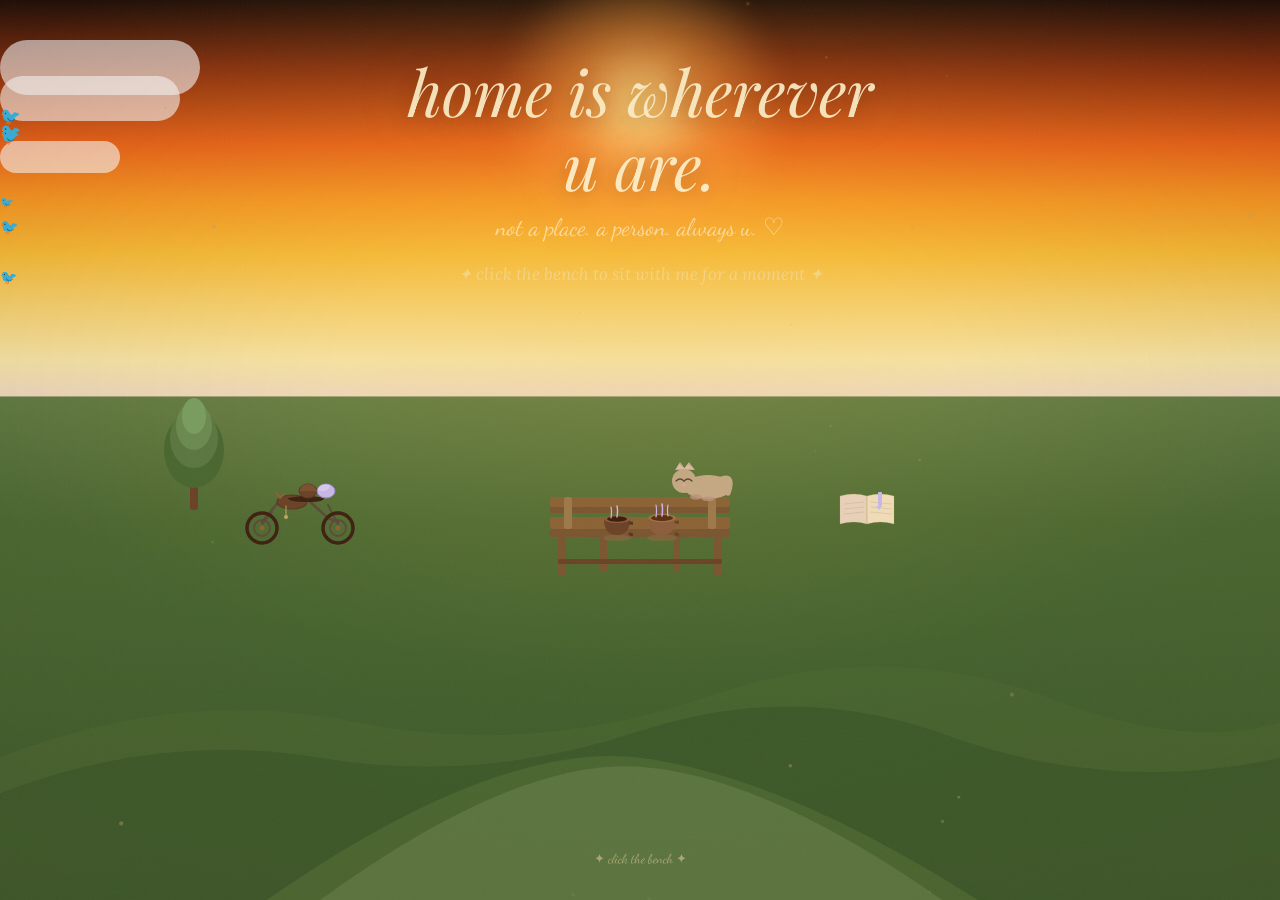
==== page10.html @ 3d8a28ef "Add files via upload" ====
<!DOCTYPE html>
<html lang="en">
<head>
<meta charset="UTF-8">
<meta name="viewport" content="width=device-width, initial-scale=1.0">
<title>home ♡</title>
<link rel="preconnect" href="https://fonts.googleapis.com">
<link href="https://fonts.googleapis.com/css2?family=Playfair+Display:ital,wght@0,400;0,600;0,700;1,400&family=Crimson+Pro:ital,wght@0,300;0,400;0,600;1,300;1,400&family=Lora:ital,wght@0,400;0,500;1,400&family=Dancing+Script:wght@400;500;600;700&display=swap" rel="stylesheet">
<link rel="stylesheet" href="css/global.css">
<style>
body { overflow: hidden; background: #1A0A04; }

/* ── SUNRISE HILLTOP ────────────────────────────────────── */
.home-scene {
  position: fixed; inset: 0;
  overflow: hidden;
  background: linear-gradient(180deg,
    #1A0A04 0%,
    #8B2E0A 8%,
    #E85E14 16%,
    #F5921E 22%,
    #F5B832 28%,
    #F5D06E 34%,
    #F5E4A8 40%,
    #EDD8C0 44%,
    #5C7840 44.1%,
    #4A6830 58%,
    #3A5828 100%
  );
}

/* Sunrise glow */
.home-scene::before {
  content: ''; position: absolute;
  width: 300px; height: 300px; border-radius: 50%;
  background: radial-gradient(circle, rgba(255,230,140,0.9) 0%, rgba(255,160,60,0.5) 35%, transparent 70%);
  top: -80px; left: 50%; transform: translateX(-50%);
  filter: blur(12px); pointer-events: none; z-index: 1;
  animation: sun-rise 8s ease forwards;
}
@keyframes sun-rise {
  from { top: -80px; opacity: 0.3; }
  to   { top: -40px; opacity: 1; }
}

/* Warm atmosphere overlay */
.home-scene::after {
  content: ''; position: absolute; inset: 0; z-index: 1;
  background: radial-gradient(ellipse 90% 70% at 50% 30%, rgba(255,200,80,0.18) 0%, transparent 65%);
  pointer-events: none;
}

/* ── HILLS SILHOUETTE ───────────────────────────────────── */
.hills { position: absolute; bottom: 0; inset: auto 0 0; z-index: 3; pointer-events: none; }

/* ── TREE (single, on the left) ────────────────────────── */
.home-tree { position: absolute; z-index: 8; pointer-events: none; }

/* ── WOODEN BENCH ───────────────────────────────────────── */
.bench-wrap {
  position: absolute; bottom: 40%; left: 50%;
  transform: translateX(-50%) translateY(50%);
  z-index: 10; cursor: none;
}

/* ── TWO COFFEE MUGS ────────────────────────────────────── */
.mugs-wrap {
  position: absolute; bottom: 41.5%; left: 50%;
  transform: translateX(-50%) translateY(50%);
  z-index: 11; display: flex; gap: 12px; align-items: flex-end;
}

/* ── OPEN BOOK ──────────────────────────────────────────── */
.book-wrap { position: absolute; z-index: 11; cursor: none; }

/* ── MOTORCYCLE ──────────────────────────────────────────── */
.home-moto { position: absolute; z-index: 9; }

/* ── SLEEPING CAT ───────────────────────────────────────── */
.home-cat {
  position: absolute; z-index: 12; cursor: none;
  animation: cat-breathe 4s ease-in-out infinite;
}
.home-cat.awake { animation: none; }

/* ── BIRDS ───────────────────────────────────────────────── */
.home-bird {
  position: absolute; pointer-events: none; z-index: 5;
  animation: bird-fly-home var(--dur,20s) linear var(--delay,0s) infinite;
}
@keyframes bird-fly-home {
  from { transform: translateX(-100px); opacity: 0; }
  5%   { opacity: 0.6; }
  95%  { opacity: 0.5; }
  to   { transform: translateX(110vw); opacity: 0; }
}

/* Clouds */
.home-cloud {
  position: absolute; border-radius: 50px;
  background: rgba(255,255,255,0.6);
  pointer-events: none; z-index: 4;
  animation: home-cloud-drift var(--dur,35s) linear var(--delay,0s) infinite;
}
@keyframes home-cloud-drift {
  from { transform: translateX(-120%); }
  to   { transform: translateX(120vw); }
}

/* ── THE FINAL MESSAGE ──────────────────────────────────── */
.final-message {
  position: absolute; top: 6%; left: 50%;
  transform: translateX(-50%);
  width: min(92vw, 700px);
  text-align: center; z-index: 20;
  pointer-events: none;
}

.fm-line1 {
  font-family: var(--font-display);
  font-size: clamp(26px,5.5vw,64px);
  color: rgba(255,240,200,0.95);
  font-style: italic; line-height: 1.15;
  text-shadow: 0 2px 20px rgba(107,44,10,0.4), 0 0 60px rgba(232,160,48,0.25);
  opacity: 0; animation: slide-up 1.2s var(--ease-spring) 0.8s forwards;
}
.fm-sub {
  font-family: var(--font-hand);
  font-size: clamp(15px,2.2vw,24px);
  color: rgba(255,230,180,0.8);
  margin-top: 8px; line-height: 1.6;
  opacity: 0; animation: fade-in 1s ease 2.2s forwards;
}
.fm-small {
  font-family: var(--font-sub); font-style: italic;
  font-size: clamp(13px,1.5vw,17px);
  color: rgba(245,220,160,0.65);
  margin-top: 10px;
  opacity: 0; animation: fade-in 0.8s ease 3.2s forwards;
}

/* ── BENCH CLICK AREA ───────────────────────────────────── */
.bench-click {
  position: absolute; bottom: 38%; left: 50%;
  transform: translateX(-50%) translateY(50%);
  width: 220px; height: 80px; z-index: 25; cursor: none;
  opacity: 0;
}

/* ── FINAL MESSAGE CARD (appears on bench click) ─────── */
.final-card {
  position: fixed; top: 50%; left: 50%;
  transform: translate(-50%, -50%);
  width: min(90vw, 560px);
  z-index: 100;
  opacity: 0; pointer-events: none;
  transition: opacity 0.6s ease;
}
.final-card.show { opacity: 1; pointer-events: auto; }

.fc-paper {
  background: linear-gradient(160deg, #FAF3E0, #F5EDD8);
  border: 1px solid rgba(196,168,98,0.5);
  border-radius: 8px;
  padding: clamp(24px,4vw,44px) clamp(24px,4vw,48px);
  box-shadow: 0 20px 80px rgba(0,0,0,0.5), 0 4px 16px rgba(0,0,0,0.3);
  text-align: center; position: relative;
  font-family: var(--font-body); color: var(--text-dark);
  max-height: 80vh; overflow-y: auto;
}
.fc-heading {
  font-family: var(--font-display); font-size: clamp(22px,3vw,32px);
  color: var(--coffee); font-style: italic; margin-bottom: 20px;
}
.fc-placeholder {
  background: rgba(255,249,220,0.8);
  border: 1.5px dashed var(--gold); border-radius: 4px;
  padding: 20px; font-family: var(--font-hand); font-size: 13px;
  color: var(--gold-dark); min-height: 100px;
  display: flex; flex-direction: column; gap: 8px;
  align-items: center; justify-content: center; line-height: 1.8;
  position: relative; z-index: 2;
}
.fc-placeholder .label {
  font-family: var(--font-sub); font-size: 9px;
  letter-spacing: 1.5px; text-transform: uppercase; opacity: 0.65;
}
.fc-close {
  position: absolute; top: 12px; right: 14px;
  background: none; border: none; cursor: none;
  font-size: 18px; color: var(--text-muted); z-index: 50;
  transition: color 0.2s;
}
.fc-close:hover { color: var(--coffee); }
.fc-footer {
  margin-top: 20px; padding-top: 16px;
  border-top: 1px dashed rgba(196,168,98,0.3);
  font-family: var(--font-hand); font-size: clamp(14px,1.8vw,18px);
  color: var(--coffee); line-height: 1.8; position: relative; z-index: 2;
}

/* Hint text at bottom */
.bench-hint {
  position: fixed; bottom: 28px; left: 50%; transform: translateX(-50%);
  font-family: var(--font-hand); font-size: 13px;
  color: rgba(255,230,180,0.5); text-align: center;
  z-index: 50; pointer-events: none;
  opacity: 0; animation: fade-in 0.8s ease 4s forwards;
}

/* Scrollbar */
.fc-paper::-webkit-scrollbar { width: 3px; }
.fc-paper::-webkit-scrollbar-thumb { background: var(--gold); border-radius: 3px; }
</style>
</head>
<body>
<div id="page-transition"></div>
<canvas id="dust-canvas"></canvas>

<div class="home-scene" id="home-scene">

  <!-- Hills SVG -->
  <div class="hills">
    <svg viewBox="0 0 1440 360" xmlns="http://www.w3.org/2000/svg" preserveAspectRatio="none" style="width:100%;height:100%;display:block;">
      <!-- Back hills (lighter) -->
      <path d="M0,200 Q200,120 400,160 Q600,200 800,130 Q1000,60 1200,140 Q1340,190 1440,160 L1440,360 L0,360 Z" fill="#4A6830" opacity="0.6"/>
      <!-- Mid hills -->
      <path d="M0,240 Q180,170 360,200 Q540,230 720,170 Q900,110 1080,180 Q1260,240 1440,200 L1440,360 L0,360 Z" fill="#3A5828" opacity="0.8"/>
      <!-- Main hill (our hill) -->
      <path d="M300,360 Q560,180 720,200 Q880,220 1100,360 Z" fill="#4A6830"/>
      <path d="M360,360 Q580,200 720,210 Q860,220 1060,360 Z" fill="#5C7840"/>
    </svg>
  </div>

  <!-- Single tree left -->
  <div class="home-tree" style="left:12%;bottom:42%;">
    <svg width="80" height="130" viewBox="0 0 80 130" fill="none">
      <rect x="36" y="88" width="8" height="42" rx="3" fill="#6B4226"/>
      <ellipse cx="40" cy="70" rx="30" ry="38" fill="#4A6830"/>
      <ellipse cx="40" cy="58" rx="24" ry="30" fill="#5C7840"/>
      <ellipse cx="40" cy="46" rx="18" ry="24" fill="#6B8B50"/>
      <ellipse cx="40" cy="36" rx="12" ry="18" fill="#7A9E60"/>
    </svg>
  </div>

  <!-- Motorcycle parked by tree -->
  <div class="home-moto" style="left:18%;bottom:38%;" onclick="motoHomeClick(event)">
    <svg width="130" height="66" viewBox="0 0 130 66" fill="none">
      <path d="M32,42 L50,20 L78,20 L98,38 L108,42" stroke="#5C4A38" stroke-width="2.5" fill="none" stroke-linecap="round" stroke-linejoin="round"/>
      <ellipse cx="62" cy="22" rx="15" ry="7" fill="#6B4226" stroke="#5A3820" stroke-width="1.2"/>
      <path d="M58,18 Q78,14 94,18 Q94,22 78,22 Q58,22 58,18Z" fill="#3D2010"/>
      <path d="M50,18 L46,12 M50,18 L54,14" stroke="#8B6234" stroke-width="1.8" stroke-linecap="round"/>
      <line x1="98" y1="25" x2="108" y2="44" stroke="#5C4A38" stroke-width="2" stroke-linecap="round"/>
      <line x1="42" y1="32" x2="32" y2="44" stroke="#5C4A38" stroke-width="2" stroke-linecap="round"/>
      <circle cx="32" cy="48" r="15" fill="none" stroke="#3D2010" stroke-width="3.5"/>
      <circle cx="32" cy="48" r="8"  fill="none" stroke="#5C4A38" stroke-width="1.8"/>
      <circle cx="32" cy="48" r="2.5" fill="#8B6234"/>
      <circle cx="108" cy="48" r="15" fill="none" stroke="#3D2010" stroke-width="3.5"/>
      <circle cx="108" cy="48" r="8"  fill="none" stroke="#5C4A38" stroke-width="1.8"/>
      <circle cx="108" cy="48" r="2.5" fill="#8B6234"/>
      <!-- His helmet -->
      <ellipse cx="78" cy="11" rx="9" ry="7"  fill="#6B4226" stroke="#5A3820" stroke-width="1"/>
      <path d="M70,11 Q70,4 78,4 Q86,4 86,11" fill="#8B5E3C" opacity="0.5"/>
      <!-- Her helmet (lavender) -->
      <ellipse cx="96" cy="11" rx="9" ry="7"  fill="#C9B8E8" stroke="#9B85C9" stroke-width="1"/>
      <path d="M88,11 Q88,4 96,4 Q104,4 96,11" fill="#E4DAF5" opacity="0.5"/>
      <!-- Key swinging -->
      <line x1="56" y1="26" x2="56" y2="35" stroke="#C4A862" stroke-width="1" stroke-linecap="round" style="animation:lavender-sway 2.5s ease-in-out infinite;transform-origin:56px 26px;"/>
      <circle cx="56" cy="37" r="2" fill="#C4A862"/>
    </svg>
  </div>

  <!-- Bench with two mugs -->
  <div class="bench-wrap" id="bench" onclick="benchClick(event)">
    <svg width="200" height="90" viewBox="0 0 200 90" fill="none">
      <!-- Bench seat planks -->
      <rect x="10" y="28" width="180" height="12" rx="3" fill="#8B6234"/>
      <rect x="10" y="40" width="180" height="8"  rx="2" fill="#7A5530"/>
      <!-- Back rest -->
      <rect x="10" y="8"  width="180" height="10" rx="3" fill="#8B6234"/>
      <rect x="10" y="18" width="180" height="6"  rx="2" fill="#7A5530"/>
      <!-- Vertical supports (back) -->
      <rect x="24" y="8" width="8" height="32" rx="2" fill="#9E7848"/>
      <rect x="168" y="8" width="8" height="32" rx="2" fill="#9E7848"/>
      <!-- Legs -->
      <rect x="18"  y="48" width="8" height="38" rx="2" fill="#7A5530"/>
      <rect x="174" y="48" width="8" height="38" rx="2" fill="#7A5530"/>
      <rect x="60"  y="48" width="7" height="35" rx="2" fill="#7A5530"/>
      <rect x="133" y="48" width="7" height="35" rx="2" fill="#7A5530"/>
      <!-- Cross bar -->
      <rect x="18" y="70" width="164" height="5" rx="2" fill="#6B4226"/>
    </svg>
  </div>

  <!-- Two steaming mugs on bench -->
  <div class="mugs-wrap">
    <!-- His mug -->
    <div onclick="mugHomeClick(event,'his')">
      <svg width="32" height="38" viewBox="0 0 32 38" fill="none">
        <ellipse cx="16" cy="35" rx="14" ry="3.5" fill="#8B6840" opacity="0.6"/>
        <path d="M3,16 Q3,32 16,32 Q29,32 29,16 Z" fill="#6B4226"/>
        <ellipse cx="16" cy="16" rx="13" ry="4" fill="#8B5E3C"/>
        <ellipse cx="16" cy="16" rx="10" ry="2.8" fill="#3D1C08"/>
        <path d="M29,20 Q37,20 37,27 Q37,34 29,31" stroke="#5A3520" fill="none" stroke-width="3" stroke-linecap="round"/>
        <path d="M16,14 Q17,8 16,3"  stroke="#C9B8E8" fill="none" stroke-width="1.4" stroke-linecap="round" style="animation:steam-waft-2 2.8s ease-in-out 0.3s infinite;transform-origin:16px 14px;"/>
        <path d="M10,15 Q11,9 10,4" stroke="#C9B8E8" fill="none" stroke-width="1.2" stroke-linecap="round" style="animation:steam-waft-1 2.8s ease-in-out 0s infinite;transform-origin:10px 15px;"/>
      </svg>
    </div>
    <!-- Her mug (slightly larger, same warmth) -->
    <div onclick="mugHomeClick(event,'hers')">
      <svg width="34" height="40" viewBox="0 0 34 40" fill="none">
        <ellipse cx="17" cy="37" rx="15" ry="3.8" fill="#8B6840" opacity="0.6"/>
        <path d="M3,17 Q3,34 17,34 Q31,34 31,17 Z" fill="#8B5E3C"/>
        <ellipse cx="17" cy="17" rx="14" ry="4.2" fill="#9E7040"/>
        <ellipse cx="17" cy="17" rx="11" ry="3"   fill="#5A2E10"/>
        <path d="M31,21 Q40,21 40,29 Q40,37 31,33" stroke="#6B4226" fill="none" stroke-width="3.2" stroke-linecap="round"/>
        <path d="M17,15 Q18,8 17,3"  stroke="#C9B8E8" fill="none" stroke-width="1.5" stroke-linecap="round" style="animation:steam-waft-2 2.6s ease-in-out 0.5s infinite;transform-origin:17px 15px;"/>
        <path d="M11,16 Q12,9 11,4"  stroke="#C9B8E8" fill="none" stroke-width="1.2" stroke-linecap="round" style="animation:steam-waft-1 2.6s ease-in-out 0s infinite;transform-origin:11px 16px;"/>
        <path d="M23,15 Q22,9 23,4"  stroke="#C9B8E8" fill="none" stroke-width="1.2" stroke-linecap="round" style="animation:steam-waft-3 2.6s ease-in-out 1s infinite;transform-origin:23px 15px;"/>
      </svg>
    </div>
  </div>

  <!-- Open book on bench -->
  <div class="book-wrap" style="right:30%;bottom:40%;" onclick="bookHomeClick(event)">
    <svg width="58" height="36" viewBox="0 0 58 36" fill="none">
      <path d="M29,4 Q16,0 2,4 L2,32 Q16,28 29,32 Z" fill="#E8D0B8" stroke="rgba(196,168,98,0.4)" stroke-width="0.5"/>
      <path d="M29,4 Q42,0 56,4 L56,32 Q42,28 29,32 Z" fill="#F0DCB8" stroke="rgba(196,168,98,0.4)" stroke-width="0.5"/>
      <line x1="29" y1="4" x2="29" y2="32" stroke="rgba(196,168,98,0.4)" stroke-width="1"/>
      <!-- Lines on pages -->
      <line x1="6"  y1="12" x2="26" y2="10" stroke="rgba(107,66,38,0.15)" stroke-width="0.8"/>
      <line x1="6"  y1="17" x2="26" y2="15" stroke="rgba(107,66,38,0.15)" stroke-width="0.8"/>
      <line x1="6"  y1="22" x2="26" y2="20" stroke="rgba(107,66,38,0.15)" stroke-width="0.8"/>
      <line x1="32" y1="10" x2="54" y2="12" stroke="rgba(107,66,38,0.15)" stroke-width="0.8"/>
      <line x1="32" y1="15" x2="54" y2="17" stroke="rgba(107,66,38,0.15)" stroke-width="0.8"/>
      <line x1="32" y1="20" x2="54" y2="22" stroke="rgba(107,66,38,0.15)" stroke-width="0.8"/>
      <!-- Lavender bookmark -->
      <rect x="40" y="0" width="4" height="14" fill="#C9B8E8" rx="1"/>
      <polygon points="38,14 44,14 41,18" fill="#C9B8E8"/>
    </svg>
  </div>

  <!-- Sleeping cat on bench -->
  <div class="home-cat" id="home-cat" style="left:52%;bottom:43%;" onclick="homeEndCatClick(event)">
    <svg width="70" height="48" viewBox="0 0 70 48" fill="none" id="cat-svg-home">
      <!-- Body -->
      <ellipse cx="42" cy="34" rx="24" ry="12" fill="#C4A882"/>
      <!-- Head -->
      <circle cx="18" cy="28" r="12" fill="#C4A882"/>
      <!-- Ears -->
      <polygon points="9,17 14,9 20,17"  fill="#C4A882"/>
      <polygon points="17,17 23,9 29,17" fill="#C4A882"/>
      <polygon points="10,16 13,11 19,16" fill="#E8C4B8" opacity="0.6"/>
      <polygon points="18,16 22,11 28,16" fill="#E8C4B8" opacity="0.6"/>
      <!-- Eyes — CLOSED (sleeping) -->
      <g id="cat-eyes-closed">
        <path d="M10,28 Q14,24 18,28" stroke="#5C4A38" fill="none" stroke-width="1.3" stroke-linecap="round"/>
        <path d="M18,28 Q22,24 26,28" stroke="#5C4A38" fill="none" stroke-width="1.3" stroke-linecap="round"/>
      </g>
      <!-- Eyes — OPEN (for easter egg, hidden) -->
      <g id="cat-eyes-open" style="display:none;">
        <circle cx="14" cy="27" r="3.5" fill="#5C4A38"/>
        <circle cx="22" cy="27" r="3.5" fill="#5C4A38"/>
        <circle cx="15" cy="26" r="1.2" fill="white"/>
        <circle cx="23" cy="26" r="1.2" fill="white"/>
      </g>
      <circle cx="18" cy="32" r="1.4" fill="#E8A4A4"/>
      <!-- Tail -->
      <path d="M62,40 Q68,22 56,26 Q50,29 52,36" stroke="#C4A882" fill="none" stroke-width="5.5" stroke-linecap="round" style="animation:cat-tail 5.5s ease-in-out infinite;transform-origin:62px 40px;"/>
      <!-- Paws -->
      <ellipse cx="30" cy="44" rx="6" ry="2.8" fill="#B8947A" opacity="0.8"/>
      <ellipse cx="42" cy="46" rx="6" ry="2.5" fill="#B8947A" opacity="0.8"/>
    </svg>
  </div>

</div><!-- /home-scene -->

<!-- ═══ FINAL MESSAGE ═══ -->
<div class="final-message">
  <div class="fm-line1">home is wherever<br>u are.</div>
  <div class="fm-sub">not a place. a person. always u. ♡</div>
  <div class="fm-small">✦ click the bench to sit with me for a moment ✦</div>
</div>

<!-- ═══ BIRDS ═══ -->
<div id="home-birds" style="position:fixed;inset:0;pointer-events:none;z-index:6;"></div>

<!-- ═══ CLOUDS ═══ -->
<div id="home-clouds" style="position:fixed;inset:0 0 44% 0;pointer-events:none;z-index:4;overflow:hidden;"></div>

<!-- Bench hint -->
<div class="bench-hint">✦ click the bench ✦</div>

<!-- Bench click area (invisible) -->
<div class="bench-click" id="bench-click" onclick="benchClick(event)"></div>

<!-- ═══ FINAL MESSAGE CARD ═══ -->
<div class="final-card" id="final-card">
  <div class="fc-paper">
    <button class="fc-close" onclick="document.getElementById('final-card').classList.remove('show')">✕</button>
    <div class="fc-heading">thank u for existing, raaani ♡</div>

    <div class="fc-placeholder">
      <span class="label">✦ Your Final Message — the goodbye ✦</span>
      <p style="font-size:13px;line-height:1.85;margin-top:8px;">
        Write your final words here — the last thing she reads before the website ends.<br><br>
        Not dramatic. Just warm. The feeling of sitting beside someone in the quiet after saying everything important.<br><br>
        Something like: "no matter where we are tonight, i'm with u." — but in your voice. Your words.
      </p>
    </div>

    <div class="fc-footer">
      the story doesn't end here.<br>
      <span style="color:var(--lavender-dark);">it just pauses.</span><br>
      <span style="font-size:clamp(12px,1.4vw,14px);color:var(--text-muted);margin-top:8px;display:block;">our story continues. always. ♡</span>
    </div>
  </div>
</div>

<div class="music-invite" id="music-invite"><div class="music-invite-card" onclick="Audio$.play()"><p>✦ tap to play our song...</p><small>Wada Karo</small></div></div>
<div class="music-player" id="music-player"><div class="music-player-inner"><div class="vinyl-disc-wrap" id="vinyl"></div><button id="music-toggle" class="music-btn">▶</button><span class="music-song-name">Wada Karo...</span></div></div>

<script src="js/global.js"></script>
<script>
'use strict';

/* ── BIRDS ──────────────────────────────────────────────── */
(function(){
  const c = document.getElementById('home-birds');
  for(let i=0;i<6;i++){
    const b=document.createElement('div');
    b.className='home-bird';
    b.textContent='🐦';
    b.style.cssText=`top:${8+Math.random()*22}%;font-size:${10+Math.random()*8}px;--dur:${18+Math.random()*14}s;--delay:${-Math.random()*20}s;`;
    c.appendChild(b);
  }
})();

/* ── CLOUDS ─────────────────────────────────────────────── */
(function(){
  const c = document.getElementById('home-clouds');
  [[180,45,'15%','36s','0s'],[120,32,'28%','48s','-18s'],[200,55,'8%','42s','-30s']].forEach(([w,h,top,dur,delay])=>{
    const cl=document.createElement('div');
    cl.className='home-cloud';
    cl.style.cssText=`width:${w}px;height:${h}px;top:${top};--dur:${dur};--delay:${delay};`;
    c.appendChild(cl);
  });
})();

/* ── BENCH / MUGS / OBJECTS ─────────────────────────────── */
function benchClick(e) {
  burst(e.clientX, e.clientY, {count:14, colors:['#C9B8E8','#E8B4B8','#C4A862','#FFD580']});
  launchPetals(10,'#E8B4B8');
  document.getElementById('final-card').classList.add('show');
  Store.pageComplete(10);
}

function mugHomeClick(e, who) {
  e.stopPropagation();
  const msgs = {
    his:   'still warm ☕ — saved a sip for u',
    hers:  'hers is always slightly bigger ☕ — some things are just right'
  };
  launchHearts(e.clientX, e.clientY, 5);
  secretMessage(msgs[who], e.clientX, e.clientY-45, {color:'#FAF3E0'});
}

function bookHomeClick(e) {
  e.stopPropagation();
  secretMessage('she\'d be halfway through a new one already 📖', e.clientX, e.clientY-45, {color:'#FAF3E0'});
}

function motoHomeClick(e) {
  e.stopPropagation();
  burst(e.clientX, e.clientY, {count:12, colors:['#C9B8E8','#C4A862']});
  secretMessage('her helmet was always waiting here 🏍️ ♡', e.clientX, e.clientY-50, {color:'#F0EBFA', duration:3000});
}

/* ── 60-SECOND CAT EASTER EGG ───────────────────────────── */
let catWoke = false;
setTimeout(() => {
  if (catWoke) return;
  catWoke = true;
  const cat = document.getElementById('home-cat');
  const eyesClosed = document.getElementById('cat-eyes-closed');
  const eyesOpen   = document.getElementById('cat-eyes-open');

  // Cat wakes up
  cat.classList.add('awake');
  cat.style.transition = 'transform 0.5s var(--ease-spring)';
  cat.style.transform  = 'translateY(-8px)';

  // Eyes open
  eyesClosed.style.display = 'none';
  eyesOpen.style.display   = 'block';

  // Small heart
  setTimeout(() => {
    launchHearts(
      cat.getBoundingClientRect().left + 35,
      cat.getBoundingClientRect().top,
      2
    );
  }, 300);

  // Cat looks at sunrise
  setTimeout(() => {
    secretMessage('🐾 she woke up. saw the sunrise. approved. went back to sleep.', window.innerWidth/2, window.innerHeight*0.35, {
      color:'#FAF3E0', duration:4000
    });
  }, 500);

  // Cat goes back to sleep
  setTimeout(() => {
    eyesClosed.style.display = 'block';
    eyesOpen.style.display   = 'none';
    cat.style.transform = 'translateY(0)';
    cat.classList.remove('awake');
    cat.style.animation = 'cat-breathe 4s ease-in-out infinite';
  }, 3500);
}, 60000);

/* ── HOME CAT CLICK ─────────────────────────────────────── */
let homeEndClicks = 0;
function homeEndCatClick(e) {
  homeEndClicks++;
  const msgs = [
    'pspspsps 🐾',
    'she purrs when ur name is said. cats know. 🐾',
    'some beings just know where home is 🏡',
    '♡ forever the same cat ✦'
  ];
  secretMessage(msgs[homeEndClicks % msgs.length], e.clientX, e.clientY-40, {color:'#FAF3E0'});
  launchHearts(e.clientX, e.clientY, 3);
}

// Fade in petals on arrival
setTimeout(() => {
  launchPetals(15, '#E8B4B8');
  setTimeout(() => launchPetals(10,'#C9B8E8'), 1200);
}, 1500);

Store.pageComplete(10);
</script>
</body>
</html>
---- css/global.css ----
/* ============================================================
   GLOBAL CSS — Birthday Experience for My Raaani ♡
   REVISED — Better fonts, readability, cohesion
   ============================================================ */

@import url('https://fonts.googleapis.com/css2?family=Playfair+Display:ital,wght@0,400;0,600;0,700;1,400;1,600&family=Crimson+Pro:ital,wght@0,300;0,400;0,600;1,300;1,400;1,600&family=Lora:ital,wght@0,400;0,500;0,600;1,400;1,500&family=Dancing+Script:wght@400;500;600;700&display=swap');

:root {
  --coffee: #6B4226; --coffee-light: #8B5E3C; --coffee-pale: #C4956A; --coffee-dark: #4A2C1A; --coffee-cream: #D4B896;
  --lavender: #C9B8E8; --lavender-light: #E4DAF5; --lavender-pale: #F0EBFA; --lavender-dark: #9B85C9; --lavender-deep: #7B65A9;
  --cream: #F5EDD8; --cream-dark: #EDE0C8; --beige: #E4D5B8; --parchment: #F0E8D0; --paper: #FAF6EE; --warm-white: #FEFBF4;
  --rose: #E8B4B8; --rose-light: #F5D5D8; --rose-dark: #C4858A;
  --sage: #9CAF88; --sage-light: #C4D4B8;
  --gold: #C4A862; --gold-light: #D9C080; --gold-dark: #9E8442; --amber: #E8A030;
  --text-dark: #3D2B1A; --text-body: #5C4A38; --text-light: #8A7A6A; --text-muted: #ADA098;
  --font-display: 'Playfair Display', Georgia, serif;
  --font-body: 'Crimson Pro', Georgia, serif;
  --font-sub: 'Lora', Georgia, serif;
  --font-hand: 'Dancing Script', cursive;
  --shadow-lift: 0 2px 8px rgba(107,66,38,0.08);
  --shadow-paper: 2px 4px 16px rgba(107,66,38,0.14);
  --shadow-warm: 0 8px 32px rgba(107,66,38,0.18);
  --shadow-hover: 0 16px 48px rgba(107,66,38,0.24);
  --ease-gentle: cubic-bezier(0.4,0,0.2,1);
  --ease-spring: cubic-bezier(0.34,1.56,0.64,1);
  --ease-slow: cubic-bezier(0.25,0.46,0.45,0.94);
}

*, *::before, *::after { box-sizing: border-box; margin: 0; padding: 0; }
html { font-size: 18px; }
body {
  font-family: var(--font-body);
  font-size: 20px;
  line-height: 1.9;
  background-color: var(--cream);
  color: var(--text-body);
  min-height: 100vh;
  overflow: hidden;
  position: relative;
  cursor: none;
}

/* Paper grain */
body::before {
  content: ''; position: fixed; inset: 0; pointer-events: none; z-index: 9998;
  background-image: url("data:image/svg+xml,%3Csvg xmlns='http://www.w3.org/2000/svg' width='300' height='300'%3E%3Cfilter id='n'%3E%3CfeTurbulence type='fractalNoise' baseFrequency='0.85' numOctaves='4' stitchTiles='stitch'/%3E%3CfeColorMatrix type='saturate' values='0'/%3E%3C/filter%3E%3Crect width='300' height='300' filter='url(%23n)' opacity='0.038'/%3E%3C/svg%3E");
}
body::after {
  content: ''; position: fixed; inset: 0; pointer-events: none; z-index: 9997;
  background: radial-gradient(ellipse 80% 70% at 50% 45%, transparent 30%, rgba(74,44,26,0.1) 100%);
}

/* SVG animation transform fix */
svg .transform-fix { transform-box: fill-box; }

/* ─── CURSOR ─── */
.cursor { position:fixed;width:20px;height:20px;pointer-events:none;z-index:99999;transform:translate(-50%,-50%); }
.cursor::before { content:'✦';position:absolute;font-size:14px;color:var(--coffee);opacity:0.65;animation:cursor-breathe 2.4s ease-in-out infinite; }
.cursor.hovering::before { content:'♡';color:var(--lavender-dark);opacity:0.95;animation:cursor-pulse 0.6s ease-in-out infinite alternate; }
.cursor-dot { position:fixed;width:5px;height:5px;background:var(--lavender);border-radius:50%;pointer-events:none;z-index:99998;transform:translate(-50%,-50%);opacity:0.55; }

/* ─── KEYFRAMES ─── */
@keyframes cursor-breathe { 0%,100%{transform:scale(1) rotate(0deg);opacity:0.65} 50%{transform:scale(1.3) rotate(45deg);opacity:0.95} }
@keyframes cursor-pulse { from{transform:scale(1)} to{transform:scale(1.5)} }
@keyframes flame-dance { 0%,100%{transform:scaleY(1) scaleX(1) translateX(0);filter:brightness(1)} 20%{transform:scaleY(1.08) scaleX(0.93) translateX(-1px);filter:brightness(1.12)} 40%{transform:scaleY(0.92) scaleX(1.05) translateX(1px);filter:brightness(0.93)} 60%{transform:scaleY(1.1) scaleX(0.95) translateX(-0.5px);filter:brightness(1.07)} 80%{transform:scaleY(0.95) scaleX(1.02) translateX(0.5px)} }
@keyframes steam-waft-1 { 0%{transform:translateY(0) translateX(0) scaleX(1);opacity:0} 12%{opacity:0.55} 88%{opacity:0.15} 100%{transform:translateY(-56px) translateX(7px) scaleX(1.7);opacity:0} }
@keyframes steam-waft-2 { 0%{transform:translateY(0) scaleX(1);opacity:0} 12%{opacity:0.5} 88%{opacity:0.1} 100%{transform:translateY(-50px) translateX(-9px) scaleX(1.5);opacity:0} }
@keyframes steam-waft-3 { 0%{transform:translateY(0) scaleX(1);opacity:0} 12%{opacity:0.45} 88%{opacity:0.08} 100%{transform:translateY(-62px) translateX(3px) scaleX(1.3);opacity:0} }
@keyframes cat-breathe { 0%,100%{transform:scaleY(1)} 50%{transform:scaleY(1.05)} }
@keyframes cat-tail { 0%,100%{transform:rotate(0deg)} 50%{transform:rotate(12deg)} }
@keyframes dog-tail { 0%,100%{transform:rotate(-5deg)} 50%{transform:rotate(20deg)} }
@keyframes lavender-sway { 0%,100%{transform:rotate(0deg)} 33%{transform:rotate(3.5deg)} 66%{transform:rotate(-2.5deg)} }
@keyframes star-twinkle { 0%,100%{opacity:0.2;transform:scale(1)} 50%{opacity:1;transform:scale(1.5)} }
@keyframes fairy-breathe { 0%,100%{opacity:0.55;filter:blur(0px)} 50%{opacity:1;filter:blur(1px)} }
@keyframes gentle-float { 0%,100%{transform:translateY(0)} 50%{transform:translateY(-10px)} }
@keyframes spin { from{transform:rotate(0deg)} to{transform:rotate(360deg)} }
@keyframes fade-in { from{opacity:0} to{opacity:1} }
@keyframes slide-up { from{opacity:0;transform:translateY(24px)} to{opacity:1;transform:translateY(0)} }
@keyframes seal-crack { 0%{transform:scale(1) rotate(0deg)} 20%{transform:scale(1.12) rotate(-4deg)} 40%{transform:scale(0.88) rotate(4deg)} 60%{transform:scale(1.06) rotate(-2deg)} 80%{transform:scale(0.5) rotate(6deg);opacity:0.5} 100%{transform:scale(0);opacity:0} }
@keyframes letter-rise { from{transform:translateY(90%) scaleY(0.7);opacity:0} to{transform:translateY(0) scaleY(1);opacity:1} }
@keyframes ink-bloom { from{opacity:0;filter:blur(4px);transform:translateY(2px)} to{opacity:1;filter:blur(0);transform:translateY(0)} }
@keyframes petal-fall { 0%{transform:translateY(-5vh) rotate(0deg) translateX(0);opacity:0.9} 100%{transform:translateY(108vh) rotate(540deg) translateX(var(--drift,60px));opacity:0} }
@keyframes heart-float { 0%{transform:translateY(0) scale(1);opacity:1} 100%{transform:translateY(-180px) scale(0.4);opacity:0} }
@keyframes rain-fall { 0%{transform:translateY(-20px);opacity:0} 8%{opacity:0.65} 92%{opacity:0.5} 100%{transform:translateY(110vh);opacity:0} }
@keyframes bookmark-appear { from{transform:translateX(80px) rotate(8deg);opacity:0} to{transform:translateX(0) rotate(0deg);opacity:1} }
@keyframes lantern-float { 0%,100%{transform:translateY(0) rotate(-2deg)} 50%{transform:translateY(-15px) rotate(2deg)} }
@keyframes firefly { 0%,100%{opacity:0} 50%{opacity:0.9} }
@keyframes love-scroll { from{transform:translateY(0)} to{transform:translateY(-50%)} }
@keyframes circle-wipe-in { from{clip-path:circle(0% at 50% 50%);opacity:0} to{clip-path:circle(150% at 50% 50%);opacity:1} }
@keyframes bird-fly { from{transform:translateX(-100px);opacity:0} 5%{opacity:0.6} 95%{opacity:0.5} to{transform:translateX(110vw);opacity:0} }
@keyframes cloud-drift { from{transform:translateX(-120%)} to{transform:translateX(120vw)} }
@keyframes win-pop { from{transform:translate(-50%,-50%) scale(0.5);opacity:0} to{transform:translate(-50%,-50%) scale(1);opacity:1} }

/* ─── PAGE TRANSITION ─── */
#page-transition { position:fixed;inset:0;background:var(--cream);z-index:99990;pointer-events:none;opacity:0;clip-path:circle(0% at 50% 50%); }
#page-transition.exiting { animation:circle-wipe-in 0.85s var(--ease-slow) forwards; }

/* ─── MUSIC PLAYER ─── */
.music-player { position:fixed;bottom:28px;left:28px;z-index:9990;opacity:0;transition:opacity 1.2s ease; }
.music-player.visible { opacity:1; }
.music-player-inner { display:flex;align-items:center;gap:8px;background:var(--parchment);border:1px solid rgba(196,168,98,0.45);border-radius:40px;padding:8px 16px 8px 8px;box-shadow:var(--shadow-paper); }
.vinyl-disc-wrap { width:36px;height:36px;flex-shrink:0; }
.vinyl-disc-wrap svg { width:100%;height:100%; }
.vinyl-disc-wrap.playing .vinyl-rotate { animation:spin 4s linear infinite;transform-origin:20px 20px; }
.music-btn { background:none;border:none;cursor:none;font-size:16px;color:var(--coffee);padding:4px;transition:transform 0.2s var(--ease-spring);line-height:1; }
.music-btn:hover { transform:scale(1.3); }
.music-song-name { font-family:var(--font-hand);font-size:13px;color:var(--text-light);white-space:nowrap;max-width:100px;overflow:hidden;text-overflow:ellipsis; }

/* ─── MUSIC INVITE ─── */
.music-invite { position:fixed;bottom:28px;left:50%;transform:translateX(-50%) translateY(70px);z-index:9995;opacity:0;transition:opacity 0.6s ease,transform 0.7s var(--ease-spring);pointer-events:none; }
.music-invite.visible { opacity:1;transform:translateX(-50%) translateY(0);pointer-events:auto; }
.music-invite-card { background:var(--parchment);border:1px solid var(--lavender);border-radius:10px;padding:14px 24px;text-align:center;box-shadow:var(--shadow-warm);cursor:none; }
.music-invite-card p { font-family:var(--font-hand);font-size:17px;color:var(--text-body); }
.music-invite-card small { display:block;font-family:var(--font-sub);font-size:12px;color:var(--text-muted);margin-top:3px; }

/* ─── PLACEHOLDER ZONES ─── */
.placeholder-zone { position:relative;background:rgba(255,249,220,0.85);border:1.5px dashed var(--gold);border-radius:6px;padding:20px 24px;font-family:var(--font-hand);font-size:16px;color:var(--gold-dark);text-align:center;min-height:70px;display:flex;align-items:center;justify-content:center;flex-direction:column;gap:6px;line-height:1.7; }
.placeholder-zone .pz-label { font-family:var(--font-sub);font-size:10px;letter-spacing:1.5px;text-transform:uppercase;opacity:0.65;margin-bottom:4px; }

/* ─── FLIP PHOTO ─── */
.flip-photo { perspective:900px;cursor:none; }
.flip-inner { position:relative;width:100%;height:100%;transform-style:preserve-3d;transition:transform 0.65s ease; }
.flip-photo.is-flipped .flip-inner { transform:rotateY(180deg); }
.flip-front,.flip-back { position:absolute;inset:0;backface-visibility:hidden; }
.flip-back { transform:rotateY(180deg);background:var(--paper);display:flex;align-items:center;justify-content:center;flex-direction:column;gap:8px;padding:16px;font-family:var(--font-hand);font-size:15px;color:var(--text-body);text-align:center;line-height:1.7;border:1px solid var(--cream-dark); }

/* ─── CANVAS ─── */
#dust-canvas { position:fixed;inset:0;pointer-events:none;z-index:9980; }

/* ─── RAIN DROP ─── */
.rain-drop { position:absolute;width:1.5px;background:linear-gradient(180deg,transparent,rgba(180,200,220,0.55));border-radius:0 0 2px 2px;animation:rain-fall var(--dur,1.1s) linear var(--delay,0s) infinite;top:-20px;left:var(--x,50%);height:var(--h,12px);opacity:var(--op,0.55);transform:rotate(10deg); }

/* ─── CONTINUE NAV ─── */
.page-nav-hint { position:fixed;bottom:32px;left:50%;transform:translateX(-50%);z-index:200;opacity:0;transition:opacity 0.8s ease;text-align:center;pointer-events:none; }
.page-nav-hint.show { opacity:1;pointer-events:auto; }
.page-nav-hint .nav-hint-text { font-family:var(--font-hand);font-size:14px;color:var(--text-muted);margin-bottom:8px;display:block; }
.btn-continue-main {
  background:var(--coffee);color:var(--cream);border:none;padding:16px 40px;border-radius:40px;
  font-family:var(--font-hand);font-size:20px;cursor:none;
  box-shadow:0 4px 20px rgba(107,66,38,0.3);
  transition:all 0.3s var(--ease-spring);
  display:inline-flex;align-items:center;gap:10px;
}
.btn-continue-main:hover { transform:scale(1.06) translateY(-3px);box-shadow:0 8px 32px rgba(107,66,38,0.4); }
.btn-continue-main.lavender { background:var(--lavender-dark); }
.btn-continue-main.gold { background:var(--gold-dark); }

/* ─── SCROLLBAR ─── */
::-webkit-scrollbar { width:5px; }
::-webkit-scrollbar-track { background:var(--cream); }
::-webkit-scrollbar-thumb { background:var(--coffee-pale);border-radius:4px; }

/* ─── UTILS ─── */
.hidden { display:none !important; }

@media (max-width:768px) { .music-player { bottom:16px;left:16px; } }
@media (prefers-reduced-motion:reduce) { *,*::before,*::after { animation-duration:0.01ms !important;transition-duration:0.01ms !important; } }
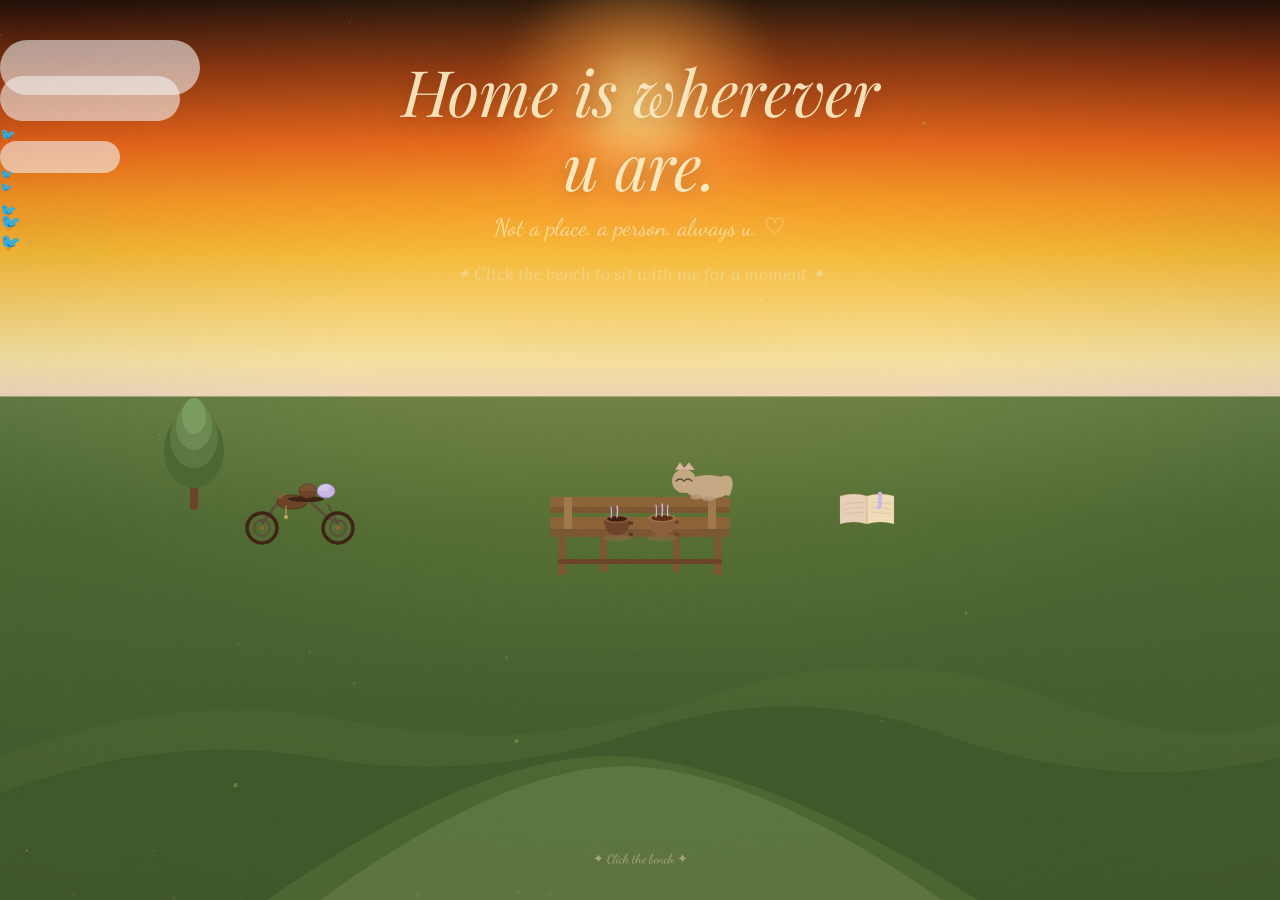
==== commit 3ec301cc: "Update page10.html" ====
--- a/page10.html
+++ b/page10.html
@@ -3,7 +3,7 @@
 <head>
 <meta charset="UTF-8">
 <meta name="viewport" content="width=device-width, initial-scale=1.0">
-<title>home ♡</title>
+<title>Home ♡</title>
 <link rel="preconnect" href="https://fonts.googleapis.com">
 <link href="https://fonts.googleapis.com/css2?family=Playfair+Display:ital,wght@0,400;0,600;0,700;1,400&family=Crimson+Pro:ital,wght@0,300;0,400;0,600;1,300;1,400&family=Lora:ital,wght@0,400;0,500;1,400&family=Dancing+Script:wght@400;500;600;700&display=swap" rel="stylesheet">
 <link rel="stylesheet" href="css/global.css">
@@ -377,9 +377,9 @@
 
 <!-- ═══ FINAL MESSAGE ═══ -->
 <div class="final-message">
-  <div class="fm-line1">home is wherever<br>u are.</div>
-  <div class="fm-sub">not a place. a person. always u. ♡</div>
-  <div class="fm-small">✦ click the bench to sit with me for a moment ✦</div>
+  <div class="fm-line1">Home is wherever<br>u are.</div>
+  <div class="fm-sub">Not a place. a person. always u. ♡</div>
+  <div class="fm-small">✦ Click the bench to sit with me for a moment ✦</div>
 </div>
 
 <!-- ═══ BIRDS ═══ -->
@@ -389,7 +389,7 @@
 <div id="home-clouds" style="position:fixed;inset:0 0 44% 0;pointer-events:none;z-index:4;overflow:hidden;"></div>
 
 <!-- Bench hint -->
-<div class="bench-hint">✦ click the bench ✦</div>
+<div class="bench-hint">✦ Click the bench ✦</div>
 
 <!-- Bench click area (invisible) -->
 <div class="bench-click" id="bench-click" onclick="benchClick(event)"></div>
@@ -398,26 +398,31 @@
 <div class="final-card" id="final-card">
   <div class="fc-paper">
     <button class="fc-close" onclick="document.getElementById('final-card').classList.remove('show')">✕</button>
-    <div class="fc-heading">thank u for existing, raaani ♡</div>
+    <div class="fc-heading">Thank u for existing, raaani ♡</div>
 
     <div class="fc-placeholder">
-      <span class="label">✦ Your Final Message — the goodbye ✦</span>
+      <span class="label">✦ Ig this letters also over :( ✦</span>
       <p style="font-size:13px;line-height:1.85;margin-top:8px;">
-        Write your final words here — the last thing she reads before the website ends.<br><br>
-        Not dramatic. Just warm. The feeling of sitting beside someone in the quiet after saying everything important.<br><br>
-        Something like: "no matter where we are tonight, i'm with u." — but in your voice. Your words.
+      N now its almost sunset, baby. 
+        The website is ending but i dont want this to feel like goodbye cuz it never is with u. 
+        I just want u to sit here for a second n know that even when we aint together, even when internships keep us busy n i cant hold u the way i want to, u still have me. 
+        Somewhere i am missing u, thinking about u, wanting to tell u every random little thing n loving u more than i can ever properly explain. 
+        So go sleep with this in ur heart, my raaaani. 
+        U r loved so fucking much. U r cared for. U r mine n i am urs. 
+        N soon enough, i am gonna have u behind me on my bike again, holding me tight, n everything will feel right. 
+        I loooovvvveeeeeee yooouuuuuuuuuu baby. Always.
       </p>
     </div>
 
     <div class="fc-footer">
-      the story doesn't end here.<br>
+      The story doesn't end here.<br>
       <span style="color:var(--lavender-dark);">it just pauses.</span><br>
-      <span style="font-size:clamp(12px,1.4vw,14px);color:var(--text-muted);margin-top:8px;display:block;">our story continues. always. ♡</span>
+      <span style="font-size:clamp(12px,1.4vw,14px);color:var(--text-muted);margin-top:8px;display:block;">Our story continues. always. ♡</span>
     </div>
   </div>
 </div>
 
-<div class="music-invite" id="music-invite"><div class="music-invite-card" onclick="Audio$.play()"><p>✦ tap to play our song...</p><small>Wada Karo</small></div></div>
+<div class="music-invite" id="music-invite"><div class="music-invite-card" onclick="Audio$.play()"><p>✦ Tap to play our song...</p><small>Wada Karo</small></div></div>
 <div class="music-player" id="music-player"><div class="music-player-inner"><div class="vinyl-disc-wrap" id="vinyl"></div><button id="music-toggle" class="music-btn">▶</button><span class="music-song-name">Wada Karo...</span></div></div>
 
 <script src="js/global.js"></script>
